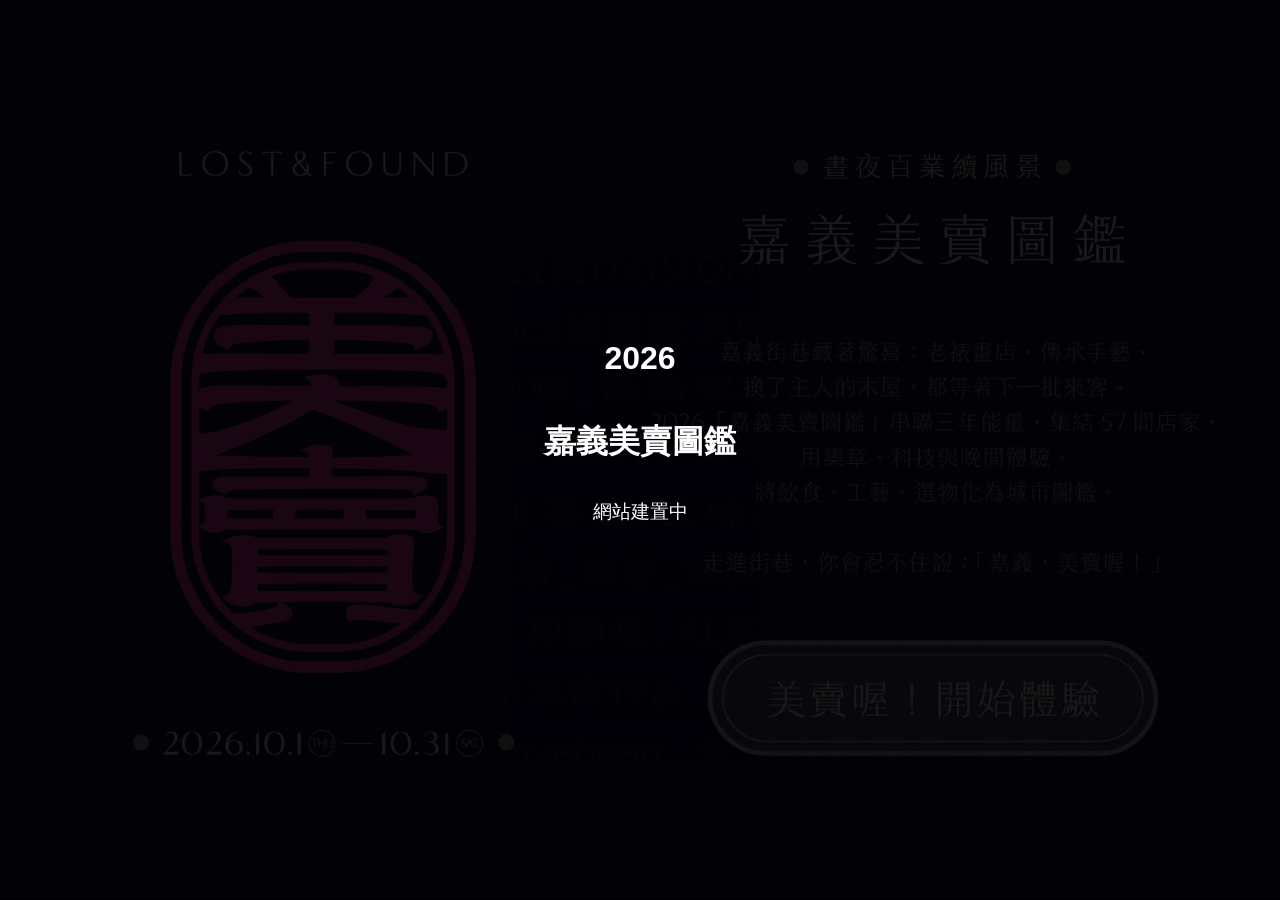
==== ChiayiMeiMy/index.html @ 4aae6f6f "second" ====
<!DOCTYPE html>
<html lang="zh-TW">

<head>
  <meta charset="UTF-8">
  <meta name="viewport" content="width=device-width, initial-scale=1.0">
  <title>2026嘉義美賣圖鑑</title>
  <link rel="stylesheet" href="style.css">
</head>

<body>
  <!-- ====================== PAGE 1：首頁 ====================== -->
  <div id="page1" class="page-section bg-home">
    <!-- Full Page Loading Overlay -->
    <div id="pageLoading">
      <div class="loading-box">
        <div class="loading-text">Loading ...</div>
        <div class="loading-bar">
          <div class="loading-progress" id="pageLoadingBar"></div>
        </div>
      </div>
    </div>

    <!-- 📱 1. 手機直式專用排版（預設顯示，電腦橫式隱藏） -->
    <div class="home-mobile-layout">
      <div class="home-top"><img src="icon/HomeText-top.png" alt="Top" class="home-img-fit"></div>
      <div class="home-icon-wrap"><img src="icon/HomeText-Icon.png" alt="Icon" class="home-img-fit"></div>
      <div class="home-title-wrap"><img src="icon/HomeText-Title.png" alt="Title" class="home-img-fit"></div>
      <div class="home-intro-wrap"><img src="icon/HomeText-Intro.png" alt="Intro" class="home-img-fit"></div>
      <img src="icon/Home-button.png" alt="Button" class="home-btn-wrap start-trigger">
    </div>

    <!-- 💻 2. 電腦橫式專屬雙欄排版（預設隱藏，寬螢幕時顯示） -->
    <div class="home-desktop-layout">
      <div class="home-col-left">
        <div class="home-top"><img src="icon/HomeText-top.png" alt="Top" class="home-img-fit"></div>
        <div class="home-icon-wrap"><img src="icon/HomeText-Icon.png" alt="Icon" class="home-img-fit"></div>
        <!-- 只有電腦橫式才有的日期圖片 -->
        <div class="home-row-wrap"><img src="icon/homepage_row.png" alt="Date" class="home-img-fit"></div>
      </div>
      <div class="home-col-right">
        <div class="home-title-wrap"><img src="icon/HomeText-Title.png" alt="Title" class="home-img-fit"></div>

        <!-- ⭐ 電腦橫式專用介紹圖片 -->
        <div class="home-intro-wrap"><img src="icon/HomeText-Intro-PC.png" alt="Intro PC" class="home-img-fit"></div>

        <img src="icon/Home-button.png" alt="Button" class="home-btn-wrap start-trigger">
      </div>
    </div>

  </div>

  <!-- ====================== PAGE 2：STEP 1 ====================== -->
  <div id="page2" class="page-section bg-step1">
    <div class="step-container" >
      <div class="step-logo-wrap">
        <img src="icon/HomeText-Icon.png" alt="Logo" class="step-logo">
      </div>
      <div id="step1" class="step-card">
        <div class="step-title">Step 1：選擇風格</div>
        <div class="step-note">你喜歡哪一年的美呢?</div>
        <div id="styleSelector">
          <div class="style-item selected" data-style="classic">
            <img src="icon/bgbtn_1.png" class="style-image">
            <div class="style-name">
              <div class="roman">2023</div>
              <div class="zh">嘉義美街圖鑑</div>
            </div>
          </div>
          <div class="style-item" data-style="snow">
            <img src="icon/bgbtn_2.png" class="style-image">
            <div class="style-name">
              <div class="roman">2024</div>
              <div class="zh">嘉義美物圖鑑</div>
            </div>
          </div>
          <div class="style-item" data-style="gold">
            <img src="icon/bgbtn_3.png" class="style-image">
            <div class="style-name">
              <div class="roman">2025</div>
              <div class="zh">嘉義美白圖鑑</div>
            </div>
          </div>
          <div class="style-item" data-style="pastel">
            <img src="icon/bgbtn_4.png" class="style-image">
            <div class="style-name">
              <div class="roman">2026</div>
              <div class="zh">嘉義美賣圖鑑</div>
            </div>
          </div>
        </div>
      </div>
    </div>
  </div>

  <!-- ====================== PAGE 3：STEP 2 + Footer ====================== -->
  <div id="page3" class="page-section bg-step2">
    <div id="step2" class="step-card">
      <div class="step-title">Step 2：無聲廣播</div>
      <div class="step-note">請輸入你覺得嘉義哪裡美賣喔?</div>
      <canvas id="previewCanvas"></canvas>
      <input id="inputText" type="text" placeholder="輸入想說的文字…" />
      <div id="countHint">0 / 8</div>
      <div class="button-row">
        <img src="icon/send-button.png" alt="送出按鈕" id="wsBtn" class="custom-submit-btn">
      </div>
    </div>
    <footer class="footer-credit">
      <div class="developed-by-container">
        <img src="icon/lightfulllogo_white.png" alt="Lightfull Studio Logo" class="footer-logo">
        <p>Developed by Lightfull Studio</p>
      </div>
    </footer>
  </div>

  <!-- ====================== Done Page ====================== -->
 <!-- ======================Done Page ====================== -->
  <div id="donePage" class="page-section done-page bg-home" style="display:none">
    <div class="done-content">
      <!-- 主要卡片（對齊 Step Card，文字靠左、高度適中） -->
      <div class="step-card step-visible done-card">
        <!-- Loading 動畫 -->
        <div id="doneLoading" class="loading-wrap">
          <div class="lds-ripple">
            <div></div>
            <div></div>
          </div>
        </div>
        <!-- 成功動畫（一開始隱藏） -->
        <div id="doneSuccess" class="success-wrap" style="display:none">
          <svg class="checkmark" viewBox="0 0 52 52">
            <circle class="checkmark-circle" cx="26" cy="26" r="24" fill="none" />
            <path class="checkmark-check" fill="none" d="M14 27 l7 7 l17 -17" />
          </svg>
        </div>

        <div class="step-title">請留意現場螢幕</div>

        <!-- 狀態文字 -->
        <p id="doneText" class="done-text">
          <span class="done-prefix">你的無聲廣播將在約 </span>
          <span id="etaSec"></span>
          <span class="done-suffix"> 秒後出現</span>
        </p>

        <p class="notice">
          <strong>注意事項 Notice</strong>

          <span class="notice-item">
            <span class="bullet">．</span>
            <span class="notice-text">
              <span class="zh">請避免短時間內重複傳送內容，以免影響系統穩定。</span>
              <span class="en">Please avoid repeatedly submitting content within a short period of time, as this may affect system stability.</span>
            </span>
          </span>

          <span class="notice-item">
            <span class="bullet">．</span>
            <span class="notice-text">
              <span class="zh">本系統為公共互動裝置，請輪流使用，讓每位參與者都能順利體驗。</span>
              <span class="en">This is a public interactive installation. Please take turns so that everyone can enjoy the experience.</span>
            </span>
          </span>
        </p>

        <!-- 回到首頁與連結圖片按鈕 -->
        <div class="done-btn-row">
          <div class="done-btn-wrap">
            <img src="icon/btn-home.png" alt="回到首頁" id="backHomeBtn" class="done-img-btn">
          </div>

          <div class="done-btn-wrap">
            <a href="https://lin.ee/PXdGFKw" target="_blank" rel="noopener noreferrer">
              <img src="icon/btn-link.png" alt="外部連結" class="done-img-btn">
            </a>
          </div>
        </div>

      </div>
    </div>

    <!-- Footer Credit Logos -->
    <div class="done-footer">
      <img src="icon/icon-ccg.png" alt="ccg">
      <img src="icon/icon-idipc.png" alt="idipc">
      <img src="icon/icon-ead.png" alt="ead">
      <img src="icon/icon-plan.png" alt="plan">
    </div>
  </div>
  <script type="importmap">
  {
    "imports": {
      "three": "https://unpkg.com/three@0.161.0/build/three.module.js",
      "three/addons/": "https://unpkg.com/three@0.161.0/examples/jsm/"
    }
  }
  </script>
  <script type="module" src="logo3d.js"></script>
  <script src="script.js"></script>
</body>

</html>
---- ChiayiMeiMy/style.css ----
body {
  background-color: #000;
  font-family: "Noto Sans TC", sans-serif;
  color: white;
  margin: 0;
  padding: 0;
  text-align: center;
  scroll-behavior: smooth;
}

/* 全螢幕頁面容器 */
.page-section {
  height: calc(var(--vh, 1vh) * 100);
  display: flex;
  flex-direction: column;
  justify-content: center;
  align-items: center;
  padding: 20px;
  box-sizing: border-box;
  background-size: cover;
  background-position: center;
  background-repeat: no-repeat;
}

/* Full Page Loading */
#pageLoading {
  position: fixed;
  inset: 0;
  background: #000;
  display: flex;
  justify-content: center;
  align-items: center;
  z-index: 9999;
  transition: opacity 0.6s ease;
}

#pageLoading.hide {
  opacity: 0;
  pointer-events: none;
}

.loading-box {
  width: 280px;
  text-align: center;
  color: #fff;
  font-family: system-ui, -apple-system, BlinkMacSystemFont;
}

.loading-text {
  margin-bottom: 14px;
  font-size: 14px;
  letter-spacing: 1px;
  opacity: 0.8;
}

.loading-bar {
  width: 100%;
  height: 6px;
  background: rgba(255, 255, 255, 0.2);
  border-radius: 3px;
  overflow: hidden;
}

.loading-progress {
  width: 0%;
  height: 100%;
  background: #ffffff;
  transition: width 0.2s ease;
}

/* 背景圖設定 */
.bg-home { background-image: url("icon/addpage1.webp"); }
.bg-step1 { background-image: url("icon/addpage1.webp"); }
.bg-step2 { background-image: url("icon/addpage1.webp"); }

@media (min-width: 768px) {
  .bg-home { background-image: url("icon/addpage1_pc.png"); }
  .bg-step1 { background-image: url("icon/addpage1_pc.png"); }
  .bg-step2 { background-image: url("icon/addpage1_pc.png"); }
}

/* ==========================================================
   首頁 (Page 1)：手機直式版型（預設）
   ========================================================== */
#page1 {
  position: relative;
  display: flex;
  justify-content: center;
  align-items: center;
}

/* 手機直式容器：上下單欄 */
.home-mobile-layout {
  width: 100%;
  max-width: 420px;
  height: 85%;
  display: flex;
  flex-direction: column;
  justify-content: center;
  align-items: center;
  gap: 2.5vh;
}

/* 電腦橫式容器：預設隱藏 */
.home-desktop-layout {
  display: none;
}

/* 尺寸分配（手機直式） */
.home-top { width: 70%; height: 8%; }
.home-icon-wrap { width: 85%; height: 32%; }
.home-title-wrap { width: 90%; height: 12%; }
.home-intro-wrap { width: 90%; height: 20%; }

.home-btn-wrap {
  background: transparent;
  border: none;
  cursor: pointer;
  padding: 0;
  width: 60%;
  height: 10%;
  max-height: 50px;
  object-fit: contain;
  transition: transform 0.15s ease;
  -webkit-tap-highlight-color: transparent;
  outline: none;
}

.home-img-fit {
  width: 100%;
  height: 100%;
  object-fit: contain;
  display: block;
}

.home-btn-wrap img { pointer-events: none; }
.home-btn-wrap:active { transform: scale(0.95); }


/* ==========================================================
   ⭐ 電腦橫式專屬排版（螢幕寬度 >= 768px 時切換）
   ========================================================== */

@media (min-width: 768px) {
  /* 隱藏手機直式版 */
  .home-mobile-layout {
    display: none !important;
  }

  /* 顯示電腦橫式雙欄版 */
  .home-desktop-layout {
    width: 95%;
    max-width: 1200px;       /* 稍微放寬整體容器，給左右兩邊更多伸展空間 */
    height: 85%;
    margin: 0 auto;          
    display: flex !important;
    flex-direction: row;
    justify-content: center;
    align-items: center;
    gap: 40px;               /* 稍微增加左右欄位間距，讓畫面呼吸 */
  }

  /* 左欄：垂直置中 */
  .home-col-left {
    flex: 1.1;               /* 稍微增加左側比例，讓大印章有空間變大 */
    max-width: 580px;        
    height: 100%;
    display: flex;
    flex-direction: column;
    align-items: center;
    justify-content: center;
    gap: 3vh;
  }
  
  .home-col-left .home-top { 
    width: 100%;              /* 讓頂部的 LOST&FOUND 不要太寬 */
    height: 13%; 
  }
  
  /* ⭐ 調整重點一：大幅放大粉紅色印章圖標（從 40% 提升至 65%），讓它像圖二一樣醒目 */
  .home-col-left .home-icon-wrap { 
    width: 100%; 
    height: 60%; 
  }
  
  .home-col-left .home-row-wrap {
    width: 70%;
    height: 12%;
  }

  /* 右欄 */
  .home-col-right {
    flex: 1.2;
    max-width: 600px;        
    height: 100%;
    display: flex;
    flex-direction: column;
    justify-content: center;
    gap: 4vh;
    align-items: center; 
  }
  
  .home-col-right .home-title-wrap { 
    width: 90%;              /* 標題寬度微調，讓文字排版更精緻 */
    height: 18%; 
  }
  
  .home-col-right .home-intro-wrap { 
    width: 95%;              
    height: 40%;             /* 增加高度讓內文行距舒適、不擠壓 */
  }
  
  /* ⭐ 調整重點二：放大按鈕尺寸（從寬度 100% 變更為 75%，高度拉高），讓它和圖二一樣大器 */
  .home-col-right .home-btn-wrap {
    width: 90%;
    height:16%;
    max-height: 150px;
    margin: 0 auto; 
  }
}
/* ==========================================================
   其他頁面元件 (Step 1, Step 2, Done Page)
   ========================================================== */
/* Step Card 設定（確保文字靠左、高度適中） */
    .step-card {
      width: 100%;
      max-width: 600px;
      margin: 0 auto;
      padding: 30px;
      background: rgba(255, 255, 255, 0.3);
      border-radius: 14px;
      box-shadow: 0 4px 12px rgba(0, 0, 0, 0.35);
      text-align: left !important;
      opacity: 0;
      transform: translateY(20px);
      transition: opacity 0.45s ease, transform 0.45s ease;
      box-sizing: border-box;
    }

    .step-visible {
      opacity: 1 !important;
      transform: translateY(0) !important;
    }

    .step-title {
      font-size: 1.3rem;
      font-weight: 800;
      margin-bottom: 8px;
      text-align: left;
    }

    .step-note {
      font-size: 0.9rem;
      opacity: 0.7;
      margin-bottom: 12px;
      text-align: left;
    }
   .step-container {
  display: flex;
  flex-direction: column;
  align-items: center;
}

.step-logo-wrap {
  width: 18%;
  text-align: center;
  margin-bottom: 12px;
}

.step-logo {
  max-width: 100%;
  height: auto;
  display: inline-block;
}


.step-card::after {
  content: "";
  position: absolute;
  top: 8px; left: 8px; right: 8px; bottom: 8px;
  border: 1.5px solid rgba(255, 255, 255, 0.3);
  border-radius: 8px;
  pointer-events: none;
}



#styleSelector {
  display: flex;
  flex-wrap: wrap;
  justify-content: center;
  gap: 14px;
  margin-top: 10px;
}

.style-item {
  width: 110px;
  background: rgba(255, 255, 255, 0.3);
  border-radius: 10px;
  padding-bottom: 12px;
  cursor: pointer;
  border: 2px solid transparent;
  transition: 0.2s ease;
}

.style-item.selected {
  border-color: #f7f8ff;
  transform: scale(1.06);
  border-radius: calc(10px / 1.06);
  box-shadow: 0 0 10px rgba(255, 255, 255, 0.2);
}

.style-image {
  width: 90%;
  aspect-ratio: 1/1;
  object-fit: cover;
  border-radius: 6px 6px 4px 4px;
  display: block;
  margin: 6px auto 0 auto;
}

.style-name {
  margin-top: 6px;
  font-size: 0.85rem;
  text-align: center;
  font-weight: 700;
  line-height: 1.2;
}

.style-name .roman { font-size: 0.75rem; font-weight: 600; color: #ffffff; }
.style-name .zh { font-size: 0.9rem; font-weight: 800; margin-top: 2px; }

#previewCanvas {
  width: 100%;
  max-width: 800px;
  height: auto;
  display: block;
  margin: 14px auto;
}

#inputText {
  width: 90%;
  margin: 12px auto 0 auto;
  padding: 12px;
  border-radius: 4px;
  border: none;
  background: rgba(255, 255, 255, 0.3);
  color: white;
  text-align: center;
  font-size: 20px;
  display: block;
}

#inputText::placeholder {
  color: #ffffff;
  opacity: 0.7;
}

#countHint {
  text-align: right;
  width: 80%;
  margin: 4px auto;
  opacity: 0.7;
}

#countHint.over { color: #ff5c5c; opacity: 1; }

.button-row {
  width: 80%;
  margin: 60px auto;
  display: flex;
  justify-content: space-between;
  gap: 10px;
}

.custom-submit-btn {
  display: block;
  width: 100%;
  max-width: 200px;
  height: auto;
  margin: 0 auto;
  cursor: pointer;
  transition: transform 0.15s ease;
  -webkit-tap-highlight-color: transparent;
  outline: none;
}

.custom-submit-btn:active { transform: scale(0.95); }

.footer-credit {
  width: 100%;
  text-align: center;
  padding: 30px 0;
  opacity: 0;
  transform: translateY(20px);
  transition: opacity 0.5s ease, transform 0.5s ease;
}

.footer-visible { opacity: 0.85; transform: translateY(0); }

.developed-by-container {
  display: flex;
  align-items: center;
  justify-content: center;
  flex-direction: column;
  color: #ffffff;
  font-size: 0.8rem;
}

.developed-by-container p { margin-top: 0.5rem; }
.footer-logo { width: auto; height: 5%; max-height: 30px; }

/* Done Page */
.done-card {
  text-align: center;
  display: flex;
  flex-direction: column;
  align-items: center;
  position: relative;
  overflow: hidden;
}

.done-text { margin: 0; font-size: 1rem; opacity: 0.85; }
.done-content { display: flex; justify-content: center; align-items: center; }

/* ===============================
   Done Page 及其 Footer 手機/電腦自適應優化
   =============================== */

.done-footer {
  margin-top: 20px;
  display: flex;
  justify-content: center;
  align-items: center;
  gap: 16px;
  opacity: 1;
}

/* 📱 手機預設：縮小 footer 的 Logo 高度，避免過長撐破畫面 */
.done-footer img {
  height: 24px; 
  width: auto;
  object-fit: contain;
}

/* 💻 電腦版（>= 768px）：恢復原本較大的 Logo 尺寸，讓電腦版看起來剛好大器 */
@media (min-width: 768px) {
  .done-footer {
    margin-top: 20px;
    gap: 24px;
  }
  .done-footer img {
    height: 40px; 
  }
}
/* ===============================
   Done Page 按鈕與排版修正
   =============================== */
/* Done Page 圖片按鈕專用排版 */
    .done-btn-row {
      width: 100%;
      margin-top: 5px;
      display: flex;
      flex-direction: column;
      gap: 12px;
      align-items: center;
    }

    .done-btn-wrap {
      width: 100%;
      max-width: 200px; /* 控制圖片按鈕的適當大小 */
      display: flex;
      justify-content: center;
    }

    .done-btn-wrap a {
      display: block;
      width: 100%;
    }

    .done-img-btn {
      width: 100%;
      height: auto;
      display: block;
      cursor: pointer;
      transition: transform 0.15s ease;
      -webkit-tap-highlight-color: transparent;
      outline: none;
    }

    .done-img-btn:active {
      transform: scale(0.95);
    }
.loading-wrap { margin: 10px 0 18px 0; color: #f7f8ff; }

.lds-ripple, .lds-ripple div { box-sizing: border-box; }
.lds-ripple { display: inline-block; position: relative; width: 80px; height: 80px; }
.lds-ripple div {
  position: absolute;
  border: 4px solid currentColor;
  opacity: 1;
  border-radius: 50%;
  animation: lds-ripple 1s cubic-bezier(0, 0.2, 0.8, 1) infinite;
}
.lds-ripple div:nth-child(2) { animation-delay: -0.5s; }

@keyframes lds-ripple {
  0% { top: 36px; left: 36px; width: 8px; height: 8px; opacity: 0; }
  5% { opacity: 1; }
  100% { top: 0; left: 0; width: 80px; height: 80px; opacity: 0; }
}

.success-wrap { margin: 12px 0 18px 0; color: #f7f8ff; }
.checkmark { width: 72px; height: 72px; stroke-width: 4; stroke: currentColor; stroke-miterlimit: 10; animation: checkmark-scale 0.3s ease-in-out forwards; }
.checkmark-circle { stroke-dasharray: 166; stroke-dashoffset: 166; animation: checkmark-circle 0.6s ease-out forwards; }
.checkmark-check { stroke-dasharray: 48; stroke-dashoffset: 48; animation: checkmark-check 0.4s ease-out 0.5s forwards; }

@keyframes checkmark-circle { to { stroke-dashoffset: 0; } }
@keyframes checkmark-check { to { stroke-dashoffset: 0; } }
@keyframes checkmark-scale {
  0% { transform: scale(0.6); opacity: 0; }
  100% { transform: scale(1); opacity: 1; }
}

.notice {
  margin-top: 14px;
  font-size: 0.75rem;
  line-height: 1.5;
  opacity: 0.6;
  max-width: 420px;
  position: relative;
}

.notice::before {
  content: "";
  display: block;
  width: 100%;
  height: 1.2px;
  margin: 0 auto 14px auto;
  background: rgba(255, 255, 255, 0.8);
}

.notice-item { display: flex; align-items: flex-start; margin-top: 8px; }
.notice-item .bullet { width: 1.2em; flex-shrink: 0; text-align: center; }
.notice-text { display: flex; flex-direction: column; }
.notice-text .zh { display: block; }
.notice-text .en { display: block; margin-top: 2px; font-size: 0.75rem; opacity: 0.85; }
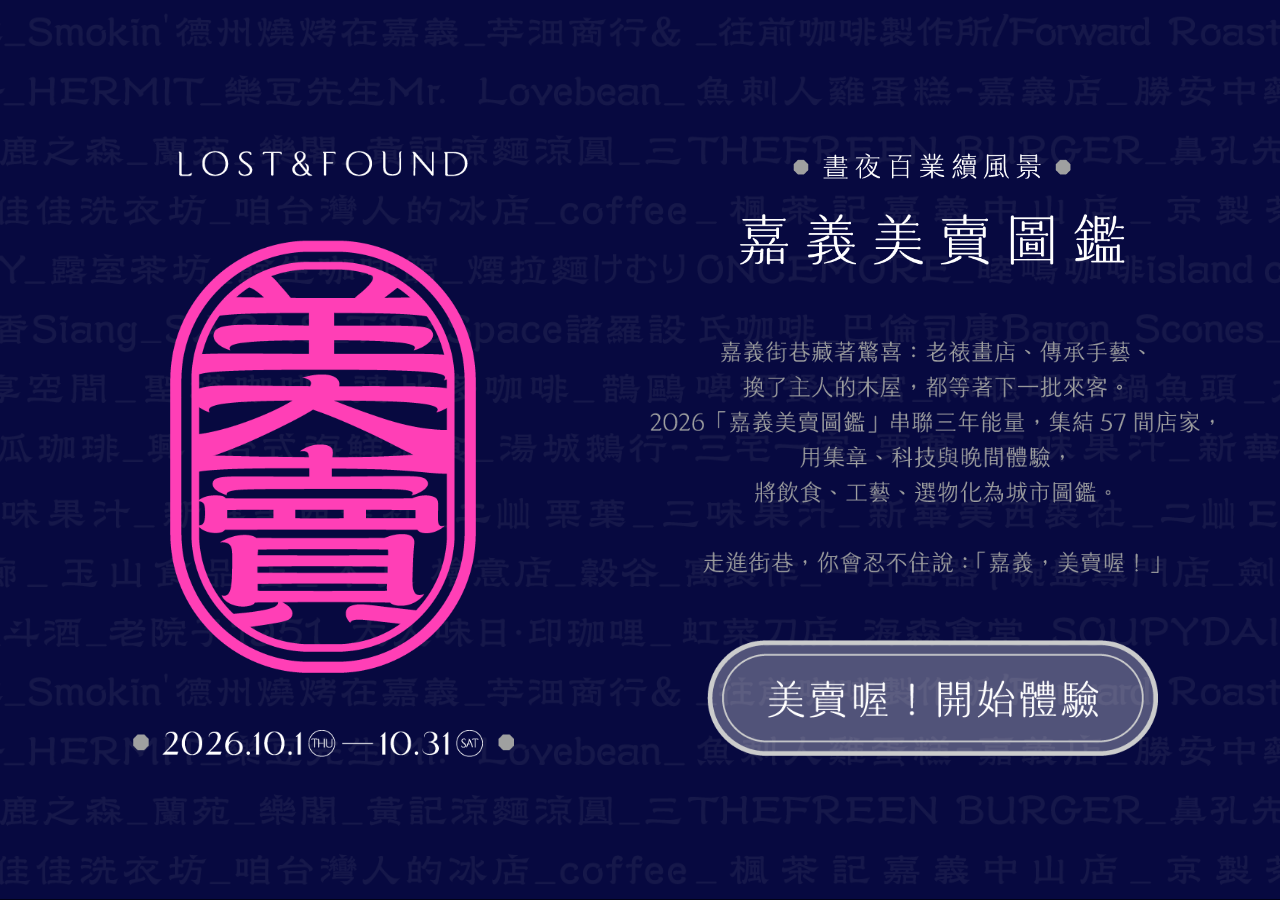
==== commit cd7b8cfd: "final" ====
--- a/ChiayiMeiMy/index.html
+++ b/ChiayiMeiMy/index.html
@@ -6,7 +6,9 @@
   <meta name="viewport" content="width=device-width, initial-scale=1.0">
   <title>2026嘉義美賣圖鑑</title>
   <link rel="stylesheet" href="style.css">
-</head>
+  <link rel="preconnect" href="https://fonts.googleapis.com">
+<link rel="preconnect" href="https://fonts.gstatic.com" crossorigin>
+<link href="https://fonts.googleapis.com/css2?family=Noto+Serif:wght@500&family=Noto+Serif+TC:wght@500&display=swap" rel="stylesheet"></head>
 
 <body>
   <!-- ====================== PAGE 1：首頁 ====================== -->
